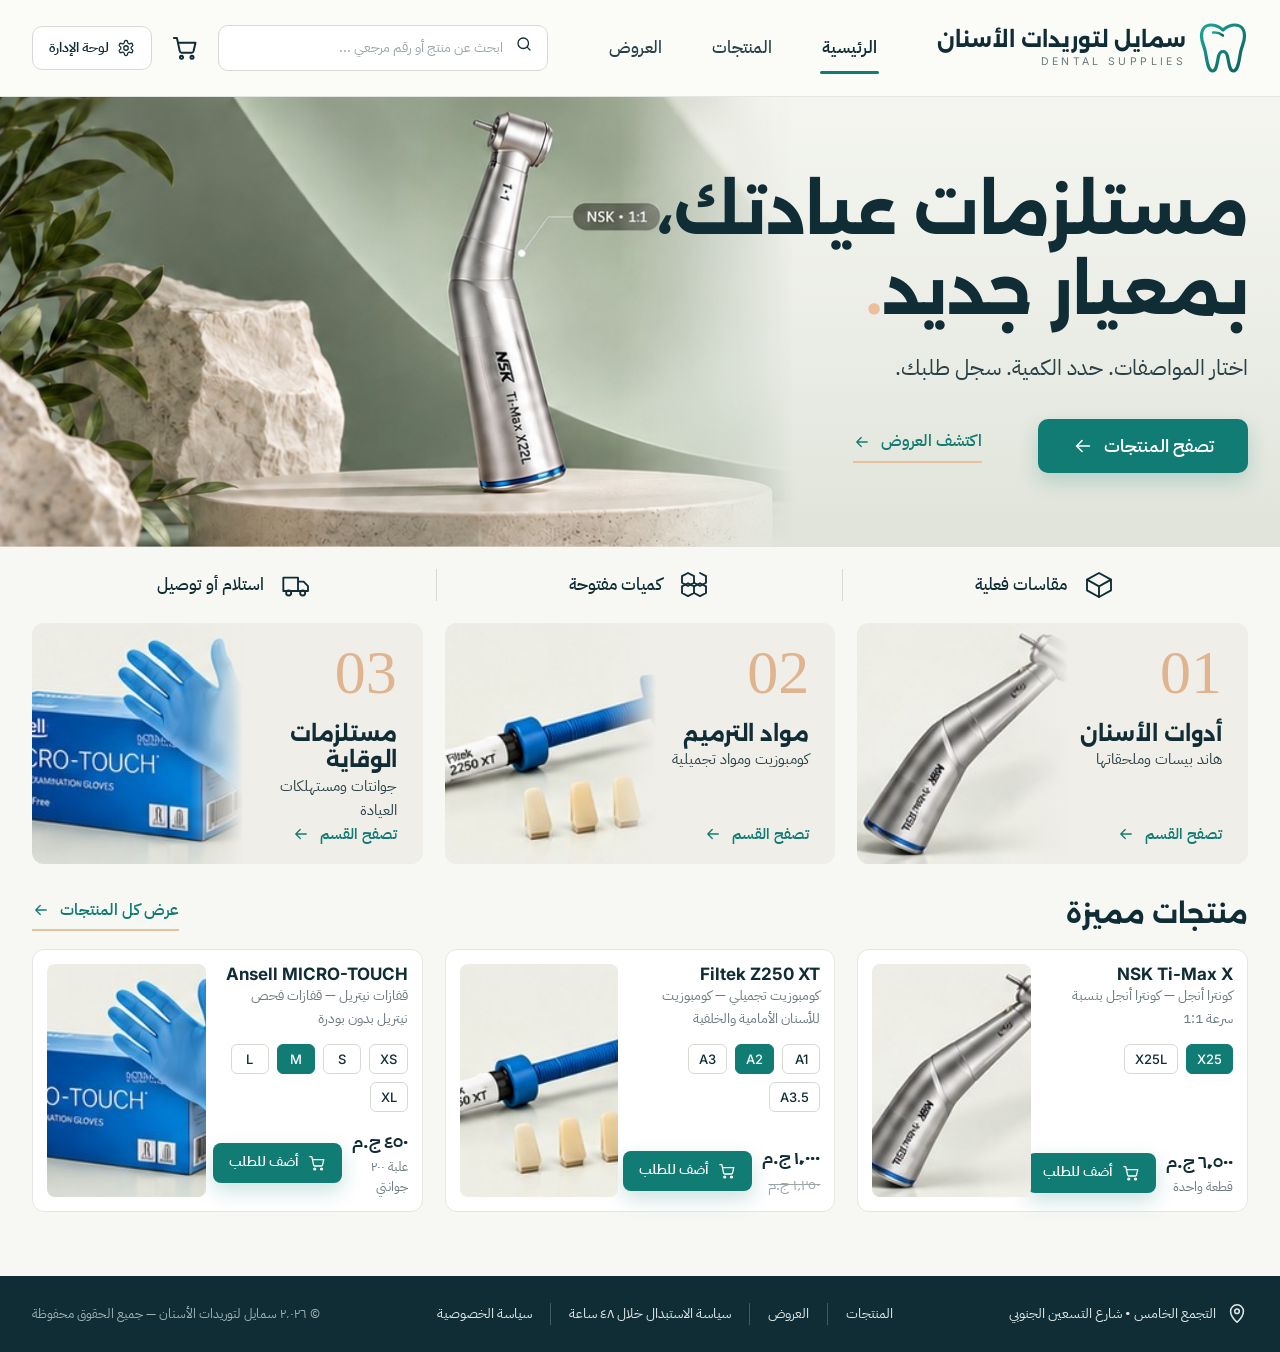
==== index.html @ f8dc97e4 "Initial release: dental supplies catalog with cart, checkout and admin panel" ====
<!doctype html>
<html lang="ar" dir="rtl">
<head>
  <meta charset="utf-8">
  <meta name="viewport" content="width=device-width, initial-scale=1">
  <title>سمايل لتوريدات الأسنان</title>
  <meta name="description" content="مستلزمات عيادات الأسنان: أدوات، مواد ترميم ومستلزمات وقاية — استلام من الفرع أو توصيل.">
  <meta name="theme-color" content="#102C35">
  <link rel="icon" type="image/svg+xml" href="assets/images/favicon.svg">
  <link rel="preconnect" href="https://fonts.googleapis.com">
  <link rel="preconnect" href="https://fonts.gstatic.com" crossorigin>
  <link href="https://fonts.googleapis.com/css2?family=Alexandria:wght@400;500;600;700&family=IBM+Plex+Sans+Arabic:wght@400;500;600;700&family=Inter:wght@400;500;600;700&display=swap" rel="stylesheet">
  <link rel="stylesheet" href="assets/css/style.css">
</head>
<body>
  <div id="app"></div>
  <div class="toasts" id="toasts" aria-live="polite"></div>

  <script src="assets/js/data.js"></script>
  <script src="assets/js/app.js"></script>
</body>
</html>
---- assets/css/style.css ----
/* =========================================================
   سمايل لتوريدات الأسنان — Store styles
   ========================================================= */

/* ---------- Tokens ---------- */
:root {
  --bg: #F7F8F4;
  --surface: #ffffff;
  --ink: #102C35;
  --ink-2: #2a4047;
  --muted: #6b7a7e;
  --line: #e4e7e0;
  --line-2: #d5dbd2;
  --teal: #117C74;
  --teal-d: #0c625c;
  --teal-soft: #e5f0ec;
  --mint: #eef3ef;
  --sage: #e7ebe3;
  --stone: #efefe9;
  --apricot: #EABF9C;
  --apricot-d: #c68a5b;
  --apricot-soft: #f9efe4;
  --blue: #2c5aa0;
  --blue-soft: #e7eefa;
  --red: #b84848;
  --red-soft: #fbebea;
  --r: 14px;
  --r-sm: 10px;
  --shadow: 0 12px 34px rgba(16, 44, 53, .07);
  --shadow-lg: 0 24px 60px rgba(16, 44, 53, .16);
  --f-head: 'Alexandria', 'IBM Plex Sans Arabic', system-ui, sans-serif;
  --f-body: 'IBM Plex Sans Arabic', 'Segoe UI', Tahoma, system-ui, sans-serif;
  --f-lat: 'Inter', 'IBM Plex Sans Arabic', system-ui, sans-serif;
  --container: 1360px;
}

/* ---------- Base ---------- */
*, *::before, *::after { box-sizing: border-box; }
html { scroll-behavior: smooth; }
body {
  margin: 0;
  background: var(--bg);
  color: var(--ink);
  font-family: var(--f-body);
  font-size: 16px;
  line-height: 1.6;
  -webkit-font-smoothing: antialiased;
}
img { max-width: 100%; display: block; }
a { color: inherit; text-decoration: none; }
button, input, select, textarea { font: inherit; color: inherit; }
button { cursor: pointer; background: none; border: 0; padding: 0; }
h1, h2, h3, h4 { font-family: var(--f-head); margin: 0; line-height: 1.25; font-weight: 600; }
p { margin: 0; }
.lat { font-family: var(--f-lat); direction: ltr; unicode-bidi: isolate; }
.container { width: min(var(--container), 100% - 64px); margin-inline: auto; }
.ico { width: 22px; height: 22px; flex: none; fill: none; stroke: currentColor; stroke-width: 1.7; stroke-linecap: round; stroke-linejoin: round; }
.ico.sm { width: 18px; height: 18px; }
.ico.lg { width: 28px; height: 28px; }
.dot { color: var(--apricot); }
.muted { color: var(--muted); }
.sr-only { position: absolute; width: 1px; height: 1px; overflow: hidden; clip: rect(0 0 0 0); white-space: nowrap; }
:focus-visible { outline: 2px solid var(--teal); outline-offset: 2px; }

/* ---------- Buttons ---------- */
.btn {
  display: inline-flex; align-items: center; justify-content: center; gap: 10px;
  height: 50px; padding: 0 28px; border-radius: 10px;
  font-weight: 600; font-size: 16px; transition: .2s ease; white-space: nowrap;
}
.btn-primary { background: var(--teal); color: #fff; box-shadow: 0 8px 20px rgba(17, 124, 116, .22); }
.btn-primary:hover { background: var(--teal-d); }
.btn-outline { border: 1.5px solid var(--ink); color: var(--ink); background: transparent; }
.btn-outline:hover { background: var(--ink); color: #fff; }
.btn-ghost { border: 1px solid var(--line-2); background: var(--surface); }
.btn-ghost:hover { border-color: var(--teal); color: var(--teal); }
.btn-sm { height: 40px; padding: 0 16px; font-size: 14px; border-radius: 8px; }
.btn-block { width: 100%; }
.btn-lg { height: 58px; font-size: 18px; }
.link-arrow {
  display: inline-flex; align-items: center; gap: 10px;
  color: var(--teal); font-weight: 600; padding-bottom: 6px;
  border-bottom: 2px solid var(--apricot);
}
.link-arrow:hover { color: var(--teal-d); }
.icon-btn {
  width: 46px; height: 46px; border-radius: 12px; display: inline-grid; place-items: center;
  position: relative; transition: .2s;
}
.icon-btn:hover { background: var(--mint); }
.icon-btn.boxed { background: var(--stone); }

/* ---------- Header ---------- */
.site-header {
  position: sticky; top: 0; z-index: 40;
  background: rgba(251, 251, 248, .94); backdrop-filter: blur(10px);
  border-bottom: 1px solid var(--line);
}
.header-inner { height: 96px; display: flex; align-items: center; gap: 32px; }
.brand { display: flex; align-items: center; gap: 12px; flex: none; }
.brand-mark { width: 50px; height: 54px; }
.brand-text { display: flex; flex-direction: column; line-height: 1.2; }
.brand-name { font-family: var(--f-head); font-weight: 700; font-size: 21px; }
.brand-sub { font-family: var(--f-lat); font-size: 10.5px; letter-spacing: .32em; color: var(--muted); margin-top: 4px; direction: ltr; text-align: right; }
.main-nav { display: flex; gap: 46px; margin-inline: auto; }
.main-nav a { font-size: 17px; font-weight: 500; padding: 8px 2px; position: relative; color: var(--ink-2); }
.main-nav a::after {
  content: ""; position: absolute; inset-inline: 0; bottom: -4px; height: 3px; border-radius: 3px;
  background: var(--teal); transform: scaleX(0); transition: transform .25s;
}
.main-nav a.active { color: var(--ink); font-weight: 600; }
.main-nav a.active::after, .main-nav a:hover::after { transform: scaleX(1); }
.header-actions { display: flex; align-items: center; gap: 10px; }
.header-search {
  display: flex; align-items: center; gap: 10px; width: 330px; height: 46px;
  border: 1px solid var(--line-2); border-radius: 10px; background: var(--surface); padding: 0 14px;
}
.header-search input { border: 0; outline: 0; flex: 1; background: transparent; font-size: 14px; min-width: 0; }
.header-search input::placeholder { color: #9aa6a8; }
.cart-badge {
  position: absolute; top: 2px; left: 2px; min-width: 20px; height: 20px; padding: 0 5px; border-radius: 999px;
  background: var(--teal); color: #fff; font-size: 11px; font-weight: 700; display: grid; place-items: center;
  font-family: var(--f-lat); border: 2px solid #fbfbf8;
}
.admin-btn {
  display: inline-flex; align-items: center; gap: 8px; height: 44px; padding: 0 16px;
  border: 1px solid var(--line-2); border-radius: 10px; background: var(--surface); font-weight: 600; font-size: 14px;
}
.admin-btn:hover { border-color: var(--teal); color: var(--teal); }
.menu-toggle { display: none; }
.mobile-nav { display: none; }

/* ---------- Footer ---------- */
.site-footer { background: var(--ink); color: #dfe8e6; margin-top: 64px; }
.footer-inner { display: flex; align-items: center; gap: 28px; min-height: 76px; padding-block: 18px; flex-wrap: wrap; font-size: 14px; }
.footer-loc { display: inline-flex; align-items: center; gap: 10px; }
.footer-links { display: flex; gap: 0; margin-inline: auto; flex-wrap: wrap; }
.footer-links a { padding: 0 18px; border-inline-start: 1px solid rgba(255, 255, 255, .22); }
.footer-links a:first-child { border: 0; }
.footer-links a:hover { color: var(--apricot); }
.footer-copy { color: #9fb2b1; font-size: 13px; }

/* ---------- Page heads ---------- */
.page { padding-top: 34px; }
.breadcrumb { display: flex; align-items: center; gap: 8px; font-size: 14px; color: var(--muted); flex-wrap: wrap; }
.breadcrumb a:hover { color: var(--teal); }
.breadcrumb .ico { width: 14px; height: 14px; }
.page-title { font-size: 46px; font-weight: 700; margin-top: 14px; }
.section-title { font-size: 26px; font-weight: 700; }
.section-head { display: flex; align-items: center; justify-content: space-between; gap: 16px; margin-bottom: 18px; }

/* ---------- Home: hero ---------- */
.hero {
  position: relative; overflow: hidden; min-height: 450px;
  background: linear-gradient(180deg, #f4f5f0 0%, #e9ece4 60%, #dfe3d9 100%);
}
.hero-media {
  position: absolute; inset-block: 0; left: 0; width: 62%;
  background: url(../images/hero-handpiece.jpg) left center / cover no-repeat;
  -webkit-mask-image: linear-gradient(to left, transparent 0%, #000 22%);
          mask-image: linear-gradient(to left, transparent 0%, #000 22%);
}
.hero-inner { position: relative; min-height: 450px; display: flex; align-items: center; }
.hero-copy { max-width: 660px; padding-block: 56px; }
.hero h1 { font-size: 66px; font-weight: 700; line-height: 1.22; letter-spacing: -.5px; }
.hero p { font-size: 22px; color: var(--ink-2); margin-top: 18px; }
.hero-cta { display: flex; align-items: center; gap: 56px; margin-top: 34px; flex-wrap: wrap; }
.hero-cta .btn { height: 54px; padding: 0 34px; font-size: 18px; }

.features-strip { display: grid; grid-template-columns: repeat(3, 1fr); padding-block: 22px; }
.features-strip .feat { display: flex; align-items: center; justify-content: center; gap: 16px; font-size: 17px; font-weight: 500; }
.features-strip .feat + .feat { border-inline-start: 1px solid var(--line-2); }
.features-strip .ico { width: 32px; height: 32px; stroke-width: 1.4; }

/* ---------- Home: categories ---------- */
.cat-grid { display: grid; grid-template-columns: repeat(3, 1fr); gap: 22px; }
.cat-card {
  position: relative; display: flex; align-items: stretch; min-height: 196px; overflow: hidden;
  background: #efeee8; border-radius: 12px; transition: .25s;
}
.cat-card:hover { transform: translateY(-3px); box-shadow: var(--shadow); }
.cat-card .cat-info { position: relative; z-index: 1; padding: 18px 26px 18px 0; display: flex; flex-direction: column; flex: 1; }
.cat-num { font-family: Georgia, 'Times New Roman', serif; font-size: 62px; line-height: 1; color: #dfb48e; }
.cat-card h3 { font-size: 21px; font-weight: 700; margin-top: 18px; }
.cat-card p { color: var(--ink-2); font-size: 15px; }
.cat-card .link-arrow { border: 0; padding: 0; margin-top: auto; font-size: 15px; }
.cat-card .cat-img { width: 54%; flex: none; object-fit: cover; -webkit-mask-image: linear-gradient(to left, transparent, #000 25%); mask-image: linear-gradient(to left, transparent, #000 25%); }

/* ---------- Product chips / variants ---------- */
.chips { display: flex; flex-wrap: wrap; gap: 8px; }
.chip {
  min-width: 38px; height: 30px; padding: 0 10px; border-radius: 6px;
  border: 1px solid var(--line-2); background: var(--surface); font-family: var(--f-lat); font-size: 13px; font-weight: 500;
  display: inline-grid; place-items: center; transition: .15s;
}
button.chip:hover { border-color: var(--teal); color: var(--teal); }
.chip.active { background: var(--teal); border-color: var(--teal); color: #fff; }
.chip.static { background: var(--stone); border-color: transparent; }

/* ---------- Home: featured ---------- */
.feat-grid { display: grid; grid-template-columns: repeat(3, 1fr); gap: 22px; }
.feat-card {
  display: flex; gap: 18px; padding: 14px; background: var(--surface); border: 1px solid var(--line); border-radius: 12px;
}
.feat-card .fc-info { flex: 1; display: flex; flex-direction: column; min-width: 0; }
.feat-card h3 { font-family: var(--f-lat); font-size: 17px; font-weight: 700; direction: ltr; text-align: right; }
.feat-card .fc-sub { color: var(--muted); font-size: 14px; }
.feat-card .chips { margin-top: 14px; }
.feat-card .fc-foot { display: flex; align-items: center; justify-content: space-between; gap: 10px; margin-top: auto; padding-top: 16px; }
.feat-card .fc-img { width: 44%; flex: none; border-radius: 8px; overflow: hidden; background: var(--sage); }
.feat-card .fc-img img { width: 100%; height: 100%; object-fit: cover; min-height: 150px; }
.price { font-weight: 700; font-size: 18px; white-space: nowrap; }
.price-old { color: #9aa5a6; text-decoration: line-through; font-size: 15px; white-space: nowrap; }
.price-note { color: var(--muted); font-size: 12.5px; }

/* ---------- Catalog ---------- */
.catalog-banner { position: relative; overflow: hidden; background: #f5f6f2; min-height: 168px; }
.catalog-banner::before {
  content: ""; position: absolute; inset-block: 0; left: 0; width: 72%;
  background: url(../images/catalog-banner.jpg) left center / cover no-repeat;
  -webkit-mask-image: linear-gradient(to left, transparent, #000 35%); mask-image: linear-gradient(to left, transparent, #000 35%);
}
.catalog-banner .container { position: relative; padding-block: 30px 22px; }
.catalog-banner .page-title { margin-top: 10px; }
.catalog-banner .count { color: var(--ink-2); margin-top: 4px; }
.catalog-layout { display: grid; grid-template-columns: 286px 1fr; gap: 30px; margin-top: 18px; align-items: start; }
.side-card { background: var(--surface); border: 1px solid var(--line); border-radius: 12px; padding: 20px 14px; position: sticky; top: 116px; }
.side-card h3 { display: flex; align-items: center; gap: 12px; font-size: 18px; padding: 4px 10px 16px; }
.cat-list { list-style: none; margin: 0; padding: 0; display: grid; gap: 4px; }
.cat-list button {
  width: 100%; display: flex; align-items: center; gap: 14px; padding: 12px 14px; border-radius: 8px; font-size: 15.5px; text-align: right;
}
.cat-list button:hover { background: var(--mint); }
.cat-list button.active { background: var(--teal-soft); font-weight: 600; }
.cat-list .cnt { margin-inline-start: auto; font-size: 13px; color: var(--muted); font-family: var(--f-lat); }
.side-sep { height: 1px; background: var(--line); margin: 16px 10px; }
.toggle-row { display: flex; align-items: center; gap: 14px; padding: 6px 14px; cursor: pointer; font-size: 15.5px; }
.toggle-row .switch { margin-inline-start: auto; }
.switch { position: relative; width: 48px; height: 26px; flex: none; }
.switch input { position: absolute; opacity: 0; inset: 0; cursor: pointer; margin: 0; }
.switch span { position: absolute; inset: 0; background: #dfe3dd; border-radius: 999px; transition: .2s; pointer-events: none; }
.switch span::after { content: ""; position: absolute; top: 3px; right: 3px; width: 20px; height: 20px; border-radius: 50%; background: #fff; box-shadow: 0 1px 3px rgba(0,0,0,.2); transition: .2s; }
.switch input:checked + span { background: var(--teal); }
.switch input:checked + span::after { transform: translateX(-22px); }

.catalog-tools { display: flex; gap: 16px; margin-bottom: 20px; }
.search-box {
  flex: 1; display: flex; align-items: center; gap: 12px; height: 50px; padding: 0 16px;
  background: var(--surface); border: 1px solid var(--line-2); border-radius: 10px;
}
.search-box input { flex: 1; border: 0; outline: 0; background: transparent; min-width: 0; }
.select {
  height: 50px; padding: 0 16px 0 40px; border: 1px solid var(--line-2); border-radius: 10px; background: var(--surface);
  appearance: none; -webkit-appearance: none; min-width: 220px; cursor: pointer;
  background-image: url("data:image/svg+xml,%3Csvg xmlns='http://www.w3.org/2000/svg' viewBox='0 0 24 24' fill='none' stroke='%23102C35' stroke-width='2' stroke-linecap='round'%3E%3Cpath d='m6 9 6 6 6-6'/%3E%3C/svg%3E");
  background-repeat: no-repeat; background-size: 18px; background-position: left 14px center;
}
.prod-grid { display: grid; grid-template-columns: repeat(3, 1fr); gap: 22px; }
.prod-card {
  display: flex; flex-direction: column; background: var(--surface); border: 1px solid var(--line); border-radius: 12px; padding: 8px 8px 16px; transition: .25s;
}
.prod-card:hover { box-shadow: var(--shadow); transform: translateY(-3px); }
.prod-card .pc-img { position: relative; border-radius: 8px; overflow: hidden; aspect-ratio: 1.24; background: var(--sage); }
.prod-card .pc-img img { width: 100%; height: 100%; object-fit: cover; transition: transform .5s; }
.prod-card:hover .pc-img img { transform: scale(1.04); }
.badge-offer {
  position: absolute; top: 12px; left: 12px; display: inline-flex; align-items: center; gap: 6px;
  background: var(--apricot-soft); color: var(--ink); font-weight: 600; font-size: 13px; padding: 5px 12px; border-radius: 999px; border: 1px solid #f0d2b6;
}
.prod-card .pc-body { padding: 14px 8px 0; display: flex; flex-direction: column; flex: 1; }
.tag { display: inline-block; align-self: flex-start; background: var(--mint); color: var(--teal-d); font-size: 12.5px; padding: 2px 12px; border-radius: 999px; }
.prod-card .pc-brand { font-family: var(--f-lat); font-weight: 700; margin-top: 12px; }
.prod-card h3 { font-size: 21px; font-weight: 700; }
.prod-card .pc-model { font-family: var(--f-lat); color: var(--ink-2); direction: ltr; text-align: right; }
.prod-card .chips { margin-top: 12px; }
.prod-card .pc-price { display: flex; align-items: flex-end; justify-content: space-between; margin-top: 18px; min-height: 48px; }
.prod-card .pc-price .price { font-size: 22px; }
.prod-card .btn { margin-top: 16px; }
.empty { text-align: center; padding: 60px 20px; color: var(--muted); background: var(--surface); border: 1px dashed var(--line-2); border-radius: 12px; }
.empty .ico { width: 42px; height: 42px; margin: 0 auto 10px; color: var(--teal); }
.help-strip {
  display: grid; grid-template-columns: 1fr 1fr; margin-top: 30px; padding: 20px; background: var(--surface); border: 1px solid var(--line); border-radius: 12px;
}
.help-strip a { display: flex; align-items: center; justify-content: center; gap: 16px; }
.help-strip a + a { border-inline-start: 1px solid var(--line); }
.help-strip strong { display: block; font-family: var(--f-head); font-weight: 600; }
.help-strip small { color: var(--muted); }

/* ---------- Product detail ---------- */
.pd-layout { display: grid; grid-template-columns: 480px 1fr; gap: 34px; margin-top: 24px; align-items: start; }
.pd-gallery .pd-main { border-radius: 14px; overflow: hidden; aspect-ratio: 1.24; background: var(--sage); }
.pd-gallery .pd-main img { width: 100%; height: 100%; object-fit: cover; }
.pd-thumbs { display: flex; gap: 12px; margin-top: 14px; }
.pd-thumbs button { width: 168px; aspect-ratio: 1.32; border-radius: 10px; overflow: hidden; border: 2px solid transparent; opacity: .85; transition: .2s; }
.pd-thumbs button img { width: 100%; height: 100%; object-fit: cover; }
.pd-thumbs button.active { border-color: var(--teal); opacity: 1; box-shadow: 0 0 0 3px rgba(17, 124, 116, .14); }
.pd-brand { font-family: var(--f-lat); color: var(--teal); font-weight: 700; font-size: 22px; margin-top: 18px; border-bottom: 2px solid var(--teal); display: inline-block; line-height: 1.2; }
.pd-info h1 { font-size: 38px; font-weight: 700; margin-top: 8px; }
.pd-model { font-family: var(--f-lat); font-size: 28px; font-weight: 500; direction: ltr; text-align: right; }
.pd-desc { color: var(--ink-2); margin-top: 14px; padding-bottom: 18px; border-bottom: 1px solid var(--line); }
.pd-price { display: flex; align-items: baseline; gap: 14px; margin-top: 16px; }
.pd-price .price { font-size: 32px; }
.pd-unit { color: var(--ink-2); font-size: 14px; }
.field-label { font-weight: 600; margin: 18px 0 10px; display: block; }
.variant-row { display: flex; flex-wrap: wrap; gap: 10px; }
.variant-btn {
  min-width: 82px; height: 46px; padding: 0 18px; border: 1px solid var(--line-2); border-radius: 8px; background: var(--surface);
  font-family: var(--f-lat); font-weight: 500; transition: .15s;
}
.variant-btn:hover { border-color: var(--teal); }
.variant-btn.active { background: var(--teal); border-color: var(--teal); color: #fff; }
.variant-note { font-size: 13px; color: var(--muted); margin-top: 8px; }
.qty-row { display: flex; align-items: center; justify-content: space-between; margin-top: 18px; }
.qty { display: inline-flex; align-items: center; border: 1px solid var(--line-2); border-radius: 10px; background: var(--surface); height: 46px; overflow: hidden; }
.qty button { width: 44px; height: 100%; display: grid; place-items: center; }
.qty button:hover { background: var(--mint); }
.qty input { width: 56px; text-align: center; border: 0; outline: 0; background: transparent; font-family: var(--f-lat); font-weight: 600; -moz-appearance: textfield; }
.qty input::-webkit-outer-spin-button, .qty input::-webkit-inner-spin-button { -webkit-appearance: none; margin: 0; }
.qty.lg { width: 190px; justify-content: space-between; }
.qty.sm { height: 42px; }
.qty.sm button { width: 38px; }
.qty.sm input { width: 46px; }
.note-box {
  display: flex; align-items: center; gap: 14px; padding: 14px 18px; border-radius: 10px; font-size: 14.5px;
  background: var(--apricot-soft); border: 1px solid #f0dcc6;
}
.note-box.mint { background: var(--mint); border-color: #d9e7df; color: var(--teal-d); }
.accordion { border: 1px solid var(--line); border-radius: 10px; background: var(--surface); margin-top: 18px; overflow: hidden; }
.acc-item + .acc-item { border-top: 1px solid var(--line); }
.acc-head { width: 100%; display: flex; align-items: center; gap: 14px; padding: 16px 20px; font-weight: 600; font-size: 16px; }
.acc-head .chev { margin-inline-start: auto; transition: transform .25s; }
.acc-item.open .chev { transform: rotate(180deg); }
.acc-body { display: none; padding: 0 20px 18px 20px; padding-inline-start: 56px; color: var(--ink-2); font-size: 15px; }
.acc-item.open .acc-body { display: block; }
.acc-body ul { margin: 0; padding-inline-start: 18px; }

/* ---------- Offers ---------- */
.offer-hero {
  position: relative; display: grid; grid-template-columns: 1fr 1fr; min-height: 370px; margin-top: 12px; border-radius: 6px; overflow: hidden;
  background: linear-gradient(135deg, #17363b 0%, #102C35 70%);
  color: #fff;
}
.offer-hero .oh-media { background: url(../images/offer-banner.jpg) left center / cover no-repeat; -webkit-mask-image: linear-gradient(to left, transparent 0, #000 30%); mask-image: linear-gradient(to left, transparent 0, #000 30%); order: 2; }
.offer-hero .oh-copy { padding: 54px 60px; display: flex; flex-direction: column; justify-content: center; }
.offer-hero h1 { font-size: 52px; font-weight: 700; }
.offer-hero p { font-size: 22px; color: #e0ebe8; margin-top: 6px; }
.offer-hero .gold { color: var(--apricot); font-weight: 600; font-size: 18px; margin-top: 10px; }
.oh-deal { display: flex; align-items: center; gap: 26px; margin-top: 26px; }
.oh-pct { font-family: var(--f-head); font-weight: 600; color: var(--apricot); font-size: 76px; line-height: 1; padding-inline: 26px; border-inline: 1px solid rgba(255,255,255,.25); }
.oh-deal small { font-size: 18px; color: #e0ebe8; line-height: 1.4; }
.center-head { text-align: center; margin: 40px 0 26px; }
.center-head h2 { font-size: 44px; font-weight: 700; }
.gold-line { display: flex; align-items: center; justify-content: center; gap: 24px; color: var(--apricot-d); font-family: var(--f-head); font-weight: 600; font-size: 22px; margin-top: 6px; }
.gold-line::before, .gold-line::after { content: ""; width: 120px; height: 1px; background: var(--apricot); }
.offer-card {
  display: grid; grid-template-columns: 280px 1fr minmax(0, 560px); gap: 28px; align-items: center;
  background: var(--surface); border: 1px solid var(--line); border-radius: 12px; padding: 14px; margin-bottom: 18px;
}
.offer-card .oc-price { padding: 10px 18px; border-inline-end: 1px solid var(--line); display: flex; flex-direction: column; gap: 6px; }
.offer-card .oc-price .lbl { color: var(--ink-2); font-size: 15px; }
.offer-card .oc-price .price-old { font-size: 20px; text-decoration-color: var(--red); }
.offer-card .oc-price .price { font-size: 34px; color: var(--teal); }
.offer-card .oc-price .btn { margin-top: 10px; }
.offer-card .oc-brand { font-family: var(--f-lat); font-weight: 800; color: #d42a2a; font-size: 24px; letter-spacing: -1px; }
.offer-card .oc-brand.plain { color: var(--teal); letter-spacing: 0; }
.offer-card h3 { font-family: var(--f-lat); font-size: 32px; font-weight: 700; direction: ltr; text-align: right; }
.offer-card .oc-desc { color: var(--ink-2); font-size: 17px; }
.offer-card .oc-img { border-radius: 8px; overflow: hidden; height: 244px; }
.offer-card .oc-img img { width: 100%; height: 100%; object-fit: cover; }
.shade-row { display: flex; gap: 10px; margin-top: 16px; flex-wrap: wrap; }
.shade {
  width: 84px; height: 92px; border: 1px solid var(--line-2); border-radius: 8px; display: flex; flex-direction: column; align-items: center; justify-content: center; gap: 6px; background: var(--surface); transition: .15s;
}
.shade:hover, .shade.active { border-color: var(--teal); box-shadow: 0 0 0 2px rgba(17,124,116,.15); }
.shade-tooth { width: 28px; height: 36px; border-radius: 40% 40% 46% 46% / 30% 30% 70% 70%; box-shadow: inset 0 -6px 8px rgba(0,0,0,.08); }
.shade span { font-family: var(--f-lat); font-size: 13px; }
.info-strip {
  display: flex; align-items: center; justify-content: center; gap: 22px; text-align: center; padding: 24px; margin-top: 14px;
  background: var(--sage); border-radius: 12px;
}
.info-strip .circ { width: 50px; height: 50px; border-radius: 50%; background: var(--apricot); display: grid; place-items: center; flex: none; }
.info-strip strong { font-family: var(--f-head); font-size: 20px; font-weight: 600; display: block; }
.info-strip small { color: var(--ink-2); font-size: 14px; }

/* ---------- Cart ---------- */
.cart-layout { display: grid; grid-template-columns: 1fr 412px; gap: 30px; align-items: start; margin-top: 8px; }
.cart-count { font-size: 18px; margin-top: 4px; }
.cart-list { display: grid; gap: 16px; }
.cart-item {
  display: grid; grid-template-columns: 200px 1fr auto; gap: 26px; padding: 12px; padding-inline-end: 24px;
  background: var(--surface); border: 1px solid var(--line); border-radius: 12px; align-items: center;
}
.cart-item .ci-img { border-radius: 8px; overflow: hidden; height: 166px; background: var(--sage); }
.cart-item .ci-img img { width: 100%; height: 100%; object-fit: cover; }
.cart-item h3 { font-size: 19px; font-weight: 700; }
.cart-item .ci-sub { color: var(--muted); font-size: 14.5px; }
.ci-row { display: flex; align-items: center; gap: 34px; margin-top: 16px; flex-wrap: wrap; }
.ci-variant { height: 42px; min-width: 180px; }
.ci-unit small, .ci-total small { display: block; color: var(--muted); font-size: 13px; }
.ci-unit strong, .ci-total strong { font-size: 18px; }
.ci-total { margin-inline-start: auto; text-align: left; }
.ci-note { font-size: 13px; color: var(--muted); margin-top: 6px; }
.remove-btn { align-self: start; width: 34px; height: 34px; display: grid; place-items: center; border-radius: 8px; color: var(--muted); }
.remove-btn:hover { background: var(--red-soft); color: var(--red); }
.summary-card { background: var(--surface); border: 1px solid var(--line); border-radius: 14px; padding: 30px; box-shadow: var(--shadow); position: sticky; top: 116px; }
.summary-card h2 { font-size: 24px; margin-bottom: 18px; }
.sum-row { display: flex; justify-content: space-between; align-items: center; padding: 16px 0; border-bottom: 1px solid var(--line); font-size: 16px; }
.sum-row strong { font-size: 19px; }
.sum-row.total { border: 0; font-weight: 700; }
.sum-row.total strong { font-size: 24px; }
.summary-card .btn { margin-top: 10px; }
.summary-card .note-box { margin-top: 16px; }
.summary-card .continue { display: flex; justify-content: center; gap: 10px; color: var(--teal); font-weight: 600; margin-top: 16px; padding-top: 18px; border-top: 1px solid var(--line); }
.trust-strip { background: #f1f2ed; margin-top: 30px; }
.trust-strip .container { display: grid; grid-template-columns: repeat(4, 1fr); padding-block: 26px; }
.trust { display: flex; align-items: center; justify-content: center; gap: 16px; }
.trust + .trust { border-inline-start: 1px solid var(--line-2); }
.trust .ico { width: 36px; height: 36px; stroke-width: 1.4; }
.trust strong { display: block; font-family: var(--f-head); font-weight: 600; }
.trust small { color: var(--muted); font-size: 13.5px; }

/* ---------- Checkout ---------- */
.checkout-top { position: relative; text-align: center; padding-top: 30px; }
.checkout-top h1 { font-size: 44px; font-weight: 700; }
.checkout-tooth { position: absolute; top: 0; left: 0; width: 240px; height: 210px; border-radius: 0 0 0 0; object-fit: cover; -webkit-mask-image: radial-gradient(ellipse at 60% 40%, #000 55%, transparent 75%); mask-image: radial-gradient(ellipse at 60% 40%, #000 55%, transparent 75%); }
.checkout-tag { position: absolute; top: 60px; right: 0; text-align: right; color: var(--ink-2); border-inline-start: 3px solid var(--apricot); padding-inline-start: 14px; font-size: 15px; line-height: 1.6; }
.stepper { display: flex; align-items: flex-start; justify-content: center; gap: 0; margin: 22px auto 36px; max-width: 560px; }
.step { display: flex; flex-direction: column; align-items: center; gap: 8px; width: 120px; font-size: 15px; color: var(--muted); position: relative; }
.step .circle { width: 34px; height: 34px; border-radius: 50%; display: grid; place-items: center; background: var(--stone); color: var(--muted); border: 2px solid transparent; }
.step.done .circle { background: var(--teal-soft); color: var(--teal); }
.step.current .circle { background: #fff; border-color: var(--teal); color: var(--teal); box-shadow: 0 0 0 4px var(--teal-soft); }
.step.done, .step.current { color: var(--ink); font-weight: 600; }
.step-line { flex: 1; height: 2px; margin-top: 17px; background: var(--teal); }
.step-line.pending { background: none; border-top: 2px dotted var(--line-2); }
.checkout-layout { display: grid; grid-template-columns: 1.25fr 1fr; gap: 30px; align-items: start; }
.panel { background: var(--surface); border: 1px solid var(--line); border-radius: 14px; padding: 28px; }
.panel h2 { font-size: 26px; margin-bottom: 22px; }
.method-row { display: grid; grid-template-columns: 1fr 1fr; gap: 16px; margin-bottom: 20px; }
.method {
  display: flex; align-items: center; gap: 16px; padding: 18px 20px; border: 1px solid var(--line-2); border-radius: 10px; cursor: pointer; transition: .2s; background: var(--surface);
}
.method input { position: absolute; opacity: 0; pointer-events: none; }
.method .radio { width: 24px; height: 24px; border-radius: 50%; border: 2px solid var(--line-2); margin-inline-start: auto; flex: none; position: relative; }
.method strong { display: block; font-size: 17px; }
.method small { color: var(--muted); }
.method .ico { width: 34px; height: 34px; stroke-width: 1.4; }
.method.active { border-color: var(--teal); background: #f2f8f6; box-shadow: 0 0 0 1px var(--teal); }
.method.active .radio { border-color: var(--teal); }
.method.active .radio::after { content: ""; position: absolute; inset: 4px; border-radius: 50%; background: var(--teal); }
.form-grid { display: grid; grid-template-columns: 1fr 1fr; gap: 18px 16px; }
.form-grid .full { grid-column: 1 / -1; }
.field label { display: block; font-weight: 600; margin-bottom: 8px; }
.field label small { font-weight: 400; color: var(--muted); }
.input, .textarea {
  width: 100%; height: 50px; padding: 0 16px; border: 1px solid var(--line-2); border-radius: 8px; background: var(--surface); outline: 0; transition: .2s;
}
.textarea { height: auto; min-height: 80px; padding: 12px 16px; resize: vertical; }
.input:focus, .textarea:focus, .select:focus { border-color: var(--teal); box-shadow: 0 0 0 3px rgba(17,124,116,.12); }
.input::placeholder, .textarea::placeholder { color: #a0aaab; }
.field.error .input, .field.error .textarea, .field.error .select { border-color: var(--red); }
.field .err { display: none; color: var(--red); font-size: 13px; margin-top: 6px; }
.field.error .err { display: block; }
.field .select { width: 100%; }
.check-row { display: flex; align-items: center; gap: 12px; margin: 22px 0 18px; font-size: 15px; cursor: pointer; }
.check-row input { width: 22px; height: 22px; accent-color: var(--teal); flex: none; }
.check-row a { color: var(--teal); text-decoration: underline; }
.check-row.error { color: var(--red); }
.co-items { display: grid; gap: 12px; }
.co-item { display: grid; grid-template-columns: 50px 1fr 160px; gap: 16px; align-items: center; background: #f5f6f2; border-radius: 10px; padding: 10px; }
.co-item .qtyx { font-family: var(--f-lat); text-align: center; }
.co-item h4 { font-size: 16px; font-weight: 700; }
.co-item .meta { color: var(--ink-2); font-size: 14px; }
.co-item .price { color: var(--teal); font-size: 17px; }
.co-item img { width: 100%; height: 108px; object-fit: cover; border-radius: 8px; }
.co-total { background: var(--apricot-soft); border-radius: 10px; padding: 18px 20px; display: flex; justify-content: space-between; align-items: center; margin-top: 8px; }
.co-total strong { font-size: 24px; }
.co-total span { font-weight: 700; font-size: 18px; }

/* ---------- Confirmation ---------- */
.confirm-wrap { position: relative; overflow: hidden; padding: 34px 0 20px; }
.confirm-side { position: absolute; top: 0; height: 100%; width: 28%; object-fit: cover; pointer-events: none; }
.confirm-side.left { left: 0; -webkit-mask-image: linear-gradient(to left, transparent, #000 40%); mask-image: linear-gradient(to left, transparent, #000 40%); }
.confirm-side.right { right: 0; -webkit-mask-image: linear-gradient(to right, transparent, #000 40%); mask-image: linear-gradient(to right, transparent, #000 40%); }
.confirm-center { position: relative; z-index: 1; max-width: 650px; margin: 0 auto; text-align: center; }
.check-badge { width: 100px; height: 100px; margin: 0 auto; border-radius: 28px; background: var(--sage); display: grid; place-items: center; }
.check-badge div { width: 64px; height: 64px; border-radius: 50%; border: 3px solid var(--teal); display: grid; place-items: center; color: var(--teal); }
.check-badge .ico { width: 34px; height: 34px; stroke-width: 2.4; }
.confirm-center h1 { font-size: 40px; font-weight: 700; margin-top: 22px; }
.confirm-center > p { font-size: 20px; color: var(--ink-2); margin-top: 4px; }
.order-no { display: inline-flex; gap: 10px; background: var(--sage); border-radius: 8px; padding: 8px 20px; margin-top: 16px; font-weight: 600; }
.confirm-card { background: rgba(255,255,255,.96); border: 1px solid var(--line); border-radius: 16px; padding: 24px; margin-top: 22px; text-align: right; box-shadow: var(--shadow); }
.confirm-card h2 { font-size: 18px; margin-bottom: 10px; }
.mini-table { width: 100%; border-collapse: collapse; font-size: 14.5px; }
.mini-table th { font-weight: 500; color: var(--muted); font-size: 13px; text-align: right; padding: 6px 4px; border-bottom: 1px solid var(--line); }
.mini-table td { padding: 10px 4px; border-bottom: 1px solid var(--line); vertical-align: middle; }
.mini-table .pcell { display: flex; align-items: center; gap: 12px; }
.mini-table .pcell img { width: 96px; height: 52px; object-fit: cover; border-radius: 6px; }
.mini-table .pcell strong { font-family: var(--f-lat); display: block; font-size: 14px; }
.mini-table .pcell small { color: var(--ink-2); }
.mini-table .num { font-family: var(--f-lat); text-align: center; }
.total-bar { display: flex; justify-content: space-between; align-items: center; background: var(--sage); border-radius: 8px; padding: 14px 20px; margin-top: 14px; font-weight: 700; }
.total-bar strong { font-size: 21px; }
.method-line { display: flex; align-items: center; gap: 12px; margin-top: 20px; }
.method-line strong { display: block; }
.method-line small { color: var(--ink-2); }
.progress { display: grid; grid-template-columns: repeat(3, 1fr); margin-top: 22px; position: relative; text-align: center; }
.progress::before { content: ""; position: absolute; top: 11px; inset-inline: 16%; height: 2px; background: var(--line-2); }
.progress .pstep { position: relative; display: flex; flex-direction: column; align-items: center; gap: 4px; }
.progress .pdot { width: 24px; height: 24px; border-radius: 50%; background: #fff; border: 2px solid var(--line-2); }
.progress .pstep.on .pdot { border: 7px solid var(--teal); box-shadow: 0 0 0 3px var(--teal-soft); }
.progress strong { font-size: 14.5px; font-weight: 600; }
.progress small { color: var(--muted); font-size: 12.5px; }
.confirm-actions { display: grid; grid-template-columns: 1fr 1fr; gap: 14px; margin-top: 22px; }

/* ---------- Policy ---------- */
.policy-hero { position: relative; overflow: hidden; background: linear-gradient(90deg, #c9d1c4 0%, #dfe6dc 55%, #eef1ec 100%); min-height: 294px; }
.policy-hero::before {
  content: ""; position: absolute; inset-block: 0; left: 0; width: 62%;
  background: url(../images/policy-banner.jpg) left center / cover no-repeat;
  -webkit-mask-image: linear-gradient(to left, transparent, #000 25%); mask-image: linear-gradient(to left, transparent, #000 25%);
}
.policy-hero .container { position: relative; padding-block: 34px; }
.policy-hero h1 { font-size: 52px; font-weight: 700; margin-top: 30px; }
.policy-hero p { font-size: 20px; color: var(--ink-2); max-width: 460px; margin-top: 12px; }
.policy-layout { display: grid; grid-template-columns: 240px 1fr; gap: 50px; margin-top: 30px; align-items: start; }
.policy-nav { background: #f0f1ec; border-radius: 12px; padding: 22px 0; position: sticky; top: 116px; }
.policy-nav h3 { font-size: 17px; padding: 0 22px 12px; }
.policy-nav a { display: block; padding: 12px 22px; font-size: 16px; border-inline-end: 3px solid transparent; }
.policy-nav a:hover { color: var(--teal); }
.policy-nav a.active { background: var(--teal-soft); color: var(--teal); border-inline-end-color: var(--teal); font-weight: 600; }
.policy-sec { display: grid; grid-template-columns: 1fr 560px; gap: 40px; padding: 26px 0; align-items: center; scroll-margin-top: 120px; }
.policy-sec + .policy-sec { border-top: 1px solid var(--line-2); }
.policy-sec.simple { grid-template-columns: 1fr 140px; }
.policy-sec h2 { font-size: 26px; font-weight: 700; margin-bottom: 12px; }
.policy-sec p, .policy-sec li { color: var(--ink-2); font-size: 17px; line-height: 1.9; }
.policy-sec ul { margin: 0; padding-inline-start: 20px; }
.hours-card { display: flex; align-items: center; justify-content: space-between; background: #e9eee9; border-radius: 16px; padding: 28px 40px; }
.hours-card .h-lbl { font-family: var(--f-head); font-weight: 600; font-size: 19px; }
.hours-card .h-num { display: flex; align-items: baseline; gap: 10px; color: var(--teal); }
.hours-card .h-num b { font-family: var(--f-head); font-size: 92px; line-height: 1; font-weight: 700; }
.hours-card .h-num span { font-size: 30px; font-weight: 600; }
.hours-card .h-icon { padding-inline-start: 40px; border-inline-start: 1px solid var(--line-2); }
.policy-ill { width: 96px; height: 96px; margin-inline: auto; }
.policy-foot { display: flex; flex-direction: column; align-items: center; gap: 20px; margin-top: 24px; }
.policy-foot .note-box { width: 100%; justify-content: center; }

/* ---------- Admin ---------- */
.admin-shell { display: grid; grid-template-columns: 1fr 250px; min-height: 100vh; direction: ltr; }
.admin-shell > * { direction: rtl; }
.admin-side { background: var(--ink); color: #e6efed; display: flex; flex-direction: column; padding: 28px 12px; position: sticky; top: 0; height: 100vh; grid-column: 2; grid-row: 1; }
.admin-side .brand { flex-direction: column; text-align: center; gap: 8px; padding-bottom: 26px; border-bottom: 1px solid rgba(255,255,255,.1); margin-bottom: 26px; }
.admin-side .brand-sub { color: #9db4b1; text-align: center; }
.admin-side .brand-name { font-size: 18px; }
.admin-nav { display: grid; gap: 6px; }
.admin-nav a { display: flex; align-items: center; gap: 14px; padding: 14px 18px; border-radius: 10px; font-weight: 500; color: #dbe6e4; }
.admin-nav a:hover { background: rgba(255,255,255,.06); }
.admin-nav a.active { background: var(--teal); color: #fff; }
.admin-side .side-bottom { margin-top: auto; border-top: 1px solid rgba(255,255,255,.1); padding-top: 18px; }
.admin-main { grid-column: 1; grid-row: 1; min-width: 0; display: flex; flex-direction: column; }
.admin-top { display: flex; align-items: center; justify-content: space-between; height: 84px; padding: 0 36px; border-bottom: 1px solid var(--line); background: #fbfbf8; }
.admin-top h2 { font-size: 18px; }
.admin-content { padding: 30px 36px; flex: 1; display: grid; grid-template-columns: 1fr; gap: 26px; align-items: start; }
.admin-content.with-drawer { grid-template-columns: 1fr 400px; }
.admin-pill { display: inline-block; background: var(--blue-soft); color: var(--blue); font-size: 13px; font-weight: 600; padding: 4px 12px; border-radius: 999px; }
.admin-head h1 { font-size: 44px; font-weight: 700; margin-top: 10px; }
.admin-head p { font-size: 18px; color: var(--ink-2); margin-top: 6px; }
.admin-tools { display: flex; gap: 12px; margin: 26px 0 20px; flex-wrap: wrap; }
.admin-tools .search-box { min-width: 280px; }
.filter-btn { height: 50px; padding: 0 22px; border: 1px solid var(--line-2); border-radius: 10px; background: var(--surface); font-weight: 500; }
.filter-btn:hover { border-color: var(--teal); }
.filter-btn.active { background: var(--teal); color: #fff; border-color: var(--teal); }
.filter-btn .n { font-family: var(--f-lat); font-size: 12px; opacity: .75; margin-inline-start: 4px; }
.table-wrap { background: var(--surface); border: 1px solid var(--line); border-radius: 12px; overflow: auto; }
.data-table { width: 100%; border-collapse: collapse; min-width: 720px; }
.data-table th { background: #eef2ee; text-align: right; font-weight: 600; font-size: 14.5px; padding: 16px 18px; white-space: nowrap; }
.data-table td { padding: 14px 18px; border-top: 1px solid var(--line); vertical-align: middle; }
.data-table tr.selected td { background: #eef6f3; }
.data-table tbody tr { transition: background .15s; }
.data-table tbody tr:hover td { background: #f6f9f7; }
.data-table .ord { font-family: var(--f-lat); font-weight: 700; }
.data-table .amt strong { display: block; font-size: 16px; }
.data-table .amt small { color: var(--muted); font-size: 12px; }
.status { display: inline-flex; align-items: center; gap: 8px; padding: 6px 14px; border-radius: 8px; font-size: 13.5px; font-weight: 600; white-space: nowrap; }
.status::before { content: ""; width: 7px; height: 7px; border-radius: 50%; background: currentColor; }
.st-new { background: var(--apricot-soft); color: #b5672e; }
.st-review { background: var(--blue-soft); color: var(--blue); }
.st-confirmed { background: var(--teal-soft); color: var(--teal-d); }
.st-ready { background: #efeaf8; color: #5b3f9a; }
.st-done { background: #e9ecef; color: #3b4a52; }
.admin-nav .mobile-only { display: none; }
@media (max-width: 860px) { .admin-nav .mobile-only { display: flex; } }
[hidden] { display: none !important; }
.st-cancelled { background: var(--red-soft); color: var(--red); }
.view-btn { display: inline-flex; align-items: center; gap: 8px; height: 38px; padding: 0 14px; border: 1px solid var(--line-2); border-radius: 8px; color: var(--teal); font-weight: 600; font-size: 14px; background: #fff; }
.view-btn:hover { border-color: var(--teal); }
.drawer { background: var(--surface); border: 1px solid var(--line); border-radius: 14px; padding: 24px; box-shadow: var(--shadow); position: sticky; top: 20px; max-height: calc(100vh - 40px); overflow: auto; }
.drawer-head { display: flex; justify-content: space-between; align-items: flex-start; gap: 12px; }
.drawer-head h2 { font-size: 24px; }
.drawer-head p { color: var(--muted); font-size: 14px; }
.drawer .close { width: 36px; height: 36px; display: grid; place-items: center; border-radius: 8px; }
.drawer .close:hover { background: var(--stone); }
.drawer h3 { font-size: 16px; margin: 20px 0 12px; }
.drawer .sep { height: 1px; background: var(--line); margin: 18px 0; }
.d-item { display: grid; grid-template-columns: 1fr 140px; gap: 14px; align-items: center; border: 1px solid var(--line); border-radius: 10px; padding: 12px; margin-bottom: 10px; }
.d-item img { width: 100%; height: 100px; object-fit: cover; border-radius: 8px; }
.d-item h4 { font-size: 15px; }
.d-item .meta { font-size: 13px; color: var(--ink-2); }
.d-item .price { font-size: 16px; margin-top: 6px; display: block; }
.kv { display: grid; grid-template-columns: 110px 1fr; gap: 8px 12px; font-size: 14.5px; }
.kv dt { color: var(--muted); }
.kv dd { margin: 0; font-weight: 500; word-break: break-word; }
.drawer .field { margin-bottom: 14px; }
.drawer .input[readonly] { background: #f3f4f1; color: var(--muted); }
.drawer-img { position: relative; border-radius: 12px; overflow: hidden; height: 186px; background: var(--sage); margin: 18px 0; }
.drawer-img img { width: 100%; height: 100%; object-fit: cover; }
.drawer-img label { position: absolute; bottom: 10px; left: 10px; display: inline-flex; align-items: center; gap: 6px; background: rgba(255,255,255,.92); padding: 6px 12px; border-radius: 8px; font-size: 13px; font-weight: 600; cursor: pointer; }
.drawer-img input { display: none; }
.edit-chips { display: flex; flex-wrap: wrap; gap: 8px; }
.edit-chip { display: inline-flex; align-items: center; gap: 6px; height: 40px; padding: 0 12px; background: #f1f2ee; border-radius: 8px; font-family: var(--f-lat); font-weight: 500; }
.edit-chip button { width: 20px; height: 20px; display: grid; place-items: center; border-radius: 50%; color: var(--muted); }
.edit-chip button:hover { background: var(--red-soft); color: var(--red); }
.add-chip { display: flex; gap: 8px; margin-top: 10px; }
.add-chip .input { height: 40px; }
.two-col { display: grid; grid-template-columns: 1fr 1fr; gap: 12px; }
.var-grid { display: grid; grid-template-columns: 90px 1fr 1fr 30px; gap: 10px; align-items: center; }
.var-grid .input { padding: 0 10px; min-width: 0; }
.gallery-edit { display: grid; grid-template-columns: repeat(4, 1fr); gap: 8px; margin: -6px 0 18px; }
.g-item { position: relative; border-radius: 8px; overflow: hidden; aspect-ratio: 1.2; border: 2px solid transparent; background: var(--sage); }
.g-item.main { border-color: var(--teal); }
.g-item img { width: 100%; height: 100%; object-fit: cover; }
.g-badge, .g-main { position: absolute; bottom: 4px; right: 4px; font-size: 11px; font-weight: 600; padding: 1px 6px; border-radius: 6px; background: var(--teal); color: #fff; }
.g-main { background: rgba(255,255,255,.92); color: var(--ink); }
.g-del { position: absolute; top: 4px; left: 4px; width: 22px; height: 22px; display: grid; place-items: center; border-radius: 50%; background: rgba(255,255,255,.92); color: var(--red); }
.g-del .ico { width: 14px; height: 14px; }
.prod-cell { display: flex; align-items: center; gap: 18px; }
.prod-cell img { width: 200px; height: 126px; object-fit: cover; border-radius: 8px; flex: none; }
.prod-cell strong { display: block; font-size: 16px; }
.prod-cell .chips { margin-top: 10px; }
.money-old { color: #8d999a; text-decoration: line-through; font-family: var(--f-lat); }
.money-new { color: var(--teal); font-weight: 700; font-size: 18px; }
.admin-footer { display: flex; justify-content: space-between; gap: 20px; padding: 18px 36px; border-top: 1px solid var(--line); color: var(--muted); font-size: 14px; flex-wrap: wrap; }

/* ---------- Toasts ---------- */
.toasts { position: fixed; bottom: 24px; left: 24px; z-index: 100; display: grid; gap: 10px; }
.toast {
  display: flex; align-items: center; gap: 12px; background: var(--ink); color: #fff; padding: 14px 18px; border-radius: 12px; box-shadow: var(--shadow-lg);
  font-size: 15px; animation: toastIn .3s ease; max-width: 360px;
}
.toast .ico { color: var(--apricot); }
.toast a { color: var(--apricot); font-weight: 600; margin-inline-start: 8px; }
@keyframes toastIn { from { opacity: 0; transform: translateY(12px); } }

/* ---------- Page transitions ---------- */
.fade-in { animation: fadeIn .35s ease; }
@keyframes fadeIn { from { opacity: 0; transform: translateY(6px); } }

/* ---------- Responsive ---------- */
@media (max-width: 1240px) {
  .header-search { width: 220px; }
  .main-nav { gap: 28px; }
  .offer-card { grid-template-columns: 240px 1fr; }
  .offer-card .oc-img { grid-column: 1 / -1; order: -1; height: 220px; }
  .policy-sec { grid-template-columns: 1fr; }
  .admin-content.with-drawer { grid-template-columns: 1fr; }
  .admin-content.with-drawer .drawer { position: static; max-height: none; order: -1; }
}
@media (max-width: 1100px) {
  .header-search { display: none; }
  .search-toggle { display: inline-grid !important; }
  .prod-grid, .feat-grid { grid-template-columns: repeat(2, 1fr); }
  .cat-grid { grid-template-columns: 1fr 1fr; }
  .pd-layout { grid-template-columns: 1fr; }
  .pd-gallery { order: -1; }
  .cart-layout, .checkout-layout { grid-template-columns: 1fr; }
  .summary-card { position: static; }
  .checkout-tooth, .checkout-tag { display: none; }
  .confirm-side { opacity: .35; }
}
@media (max-width: 860px) {
  .container { width: min(var(--container), 100% - 32px); }
  .header-inner { height: 74px; gap: 12px; }
  .main-nav { display: none; }
  .brand-mark { width: 40px; height: 44px; }
  .brand-name { font-size: 17px; }
  .brand-sub { font-size: 9px; }
  .header-actions { margin-inline-start: auto; gap: 4px; }
  .site-header .admin-btn { display: none; }
  .admin-top .admin-btn span { display: none; }
  .brand-text { min-width: 0; }
  .brand-name { white-space: nowrap; }
  .menu-toggle { display: inline-grid; }
  .mobile-nav { display: none; border-top: 1px solid var(--line); padding: 8px 16px 14px; }
  .mobile-nav.open { display: grid; }
  .mobile-nav a { padding: 12px 6px; font-weight: 500; border-bottom: 1px solid var(--line); }
  .mobile-nav form { display: flex; margin-top: 10px; }
  .mobile-nav .header-search { display: flex; width: 100%; }
  .hero { min-height: 0; }
  .hero-media { position: relative; width: 100%; height: 260px; -webkit-mask-image: linear-gradient(to top, transparent, #000 30%); mask-image: linear-gradient(to top, transparent, #000 30%); }
  .hero-inner { min-height: 0; }
  .hero-copy { padding-block: 10px 36px; }
  .hero h1 { font-size: 40px; }
  .hero p { font-size: 18px; }
  .hero-cta { gap: 24px; }
  .features-strip { grid-template-columns: 1fr; gap: 12px; }
  .features-strip .feat { justify-content: flex-start; }
  .features-strip .feat + .feat { border: 0; }
  .cat-grid, .feat-grid, .prod-grid { grid-template-columns: 1fr; }
  .catalog-layout { grid-template-columns: 1fr; }
  .side-card { position: static; }
  .catalog-tools { flex-direction: column; }
  .select { min-width: 0; width: 100%; }
  .page-title { font-size: 32px; }
  .help-strip { grid-template-columns: 1fr; gap: 16px; }
  .help-strip a + a { border: 0; }
  .offer-hero { grid-template-columns: 1fr; }
  .offer-hero .oh-media { order: -1; min-height: 200px; -webkit-mask-image: linear-gradient(to top, transparent, #000 30%); mask-image: linear-gradient(to top, transparent, #000 30%); }
  .offer-hero .oh-copy { padding: 10px 24px 30px; }
  .offer-hero h1 { font-size: 34px; }
  .oh-pct { font-size: 54px; }
  .oh-deal { flex-wrap: wrap; gap: 16px; }
  .center-head h2 { font-size: 28px; }
  .offer-card { grid-template-columns: 1fr; }
  .offer-card .oc-price { border: 0; padding: 0; }
  .cart-item { grid-template-columns: 1fr; padding: 12px; }
  .cart-item .ci-img { height: 200px; }
  .ci-row { gap: 16px; }
  .remove-btn { position: absolute; }
  .cart-item { position: relative; }
  .cart-item .remove-btn { top: 20px; left: 20px; background: #fff; }
  .trust-strip .container { grid-template-columns: 1fr 1fr; gap: 18px; }
  .trust + .trust { border: 0; }
  .trust { justify-content: flex-start; }
  .checkout-top h1 { font-size: 30px; }
  .method-row, .form-grid { grid-template-columns: 1fr; }
  .co-item { grid-template-columns: 40px 1fr 110px; }
  .confirm-side { display: none; }
  .confirm-center h1 { font-size: 28px; }
  .confirm-actions { grid-template-columns: 1fr; }
  .mini-table .pcell img { display: none; }
  .policy-hero h1 { font-size: 34px; }
  .policy-hero::before { width: 100%; opacity: .35; }
  .policy-layout { grid-template-columns: 1fr; gap: 10px; }
  .policy-nav { position: static; }
  .policy-sec.simple { grid-template-columns: 1fr; }
  .policy-sec.simple .policy-ill { display: none; }
  .hours-card { padding: 20px; }
  .hours-card .h-num b { font-size: 64px; }
  .hours-card .h-icon { padding-inline-start: 20px; }
  .admin-shell { grid-template-columns: 1fr; }
  .admin-side { position: static; height: auto; grid-column: 1; grid-row: 1; padding: 14px; }
  .admin-side .brand { flex-direction: row; text-align: right; padding-bottom: 12px; margin-bottom: 12px; }
  .admin-side .brand-sub { text-align: right; }
  .admin-nav { grid-template-columns: repeat(3, 1fr); }
  .admin-nav a { flex-direction: column; gap: 4px; padding: 10px 6px; font-size: 13px; text-align: center; }
  .admin-side .side-bottom { display: none; }
  .admin-main { grid-row: 2; }
  .admin-top { padding: 0 16px; height: 64px; }
  .admin-content { padding: 20px 16px; }
  .admin-head h1 { font-size: 30px; }
  .prod-cell img { width: 110px; height: 76px; }
  .footer-inner { flex-direction: column; align-items: flex-start; gap: 12px; }
  .footer-links { margin: 0; }
  .footer-links a:first-child { padding-inline-start: 0; }
  .toasts { left: 16px; right: 16px; }
}

/* ---------- Print (order summary) ---------- */
@media print {
  .site-header, .site-footer, .confirm-actions, .confirm-side, .toasts, .no-print { display: none !important; }
  body { background: #fff; }
  .confirm-card { box-shadow: none; }
}
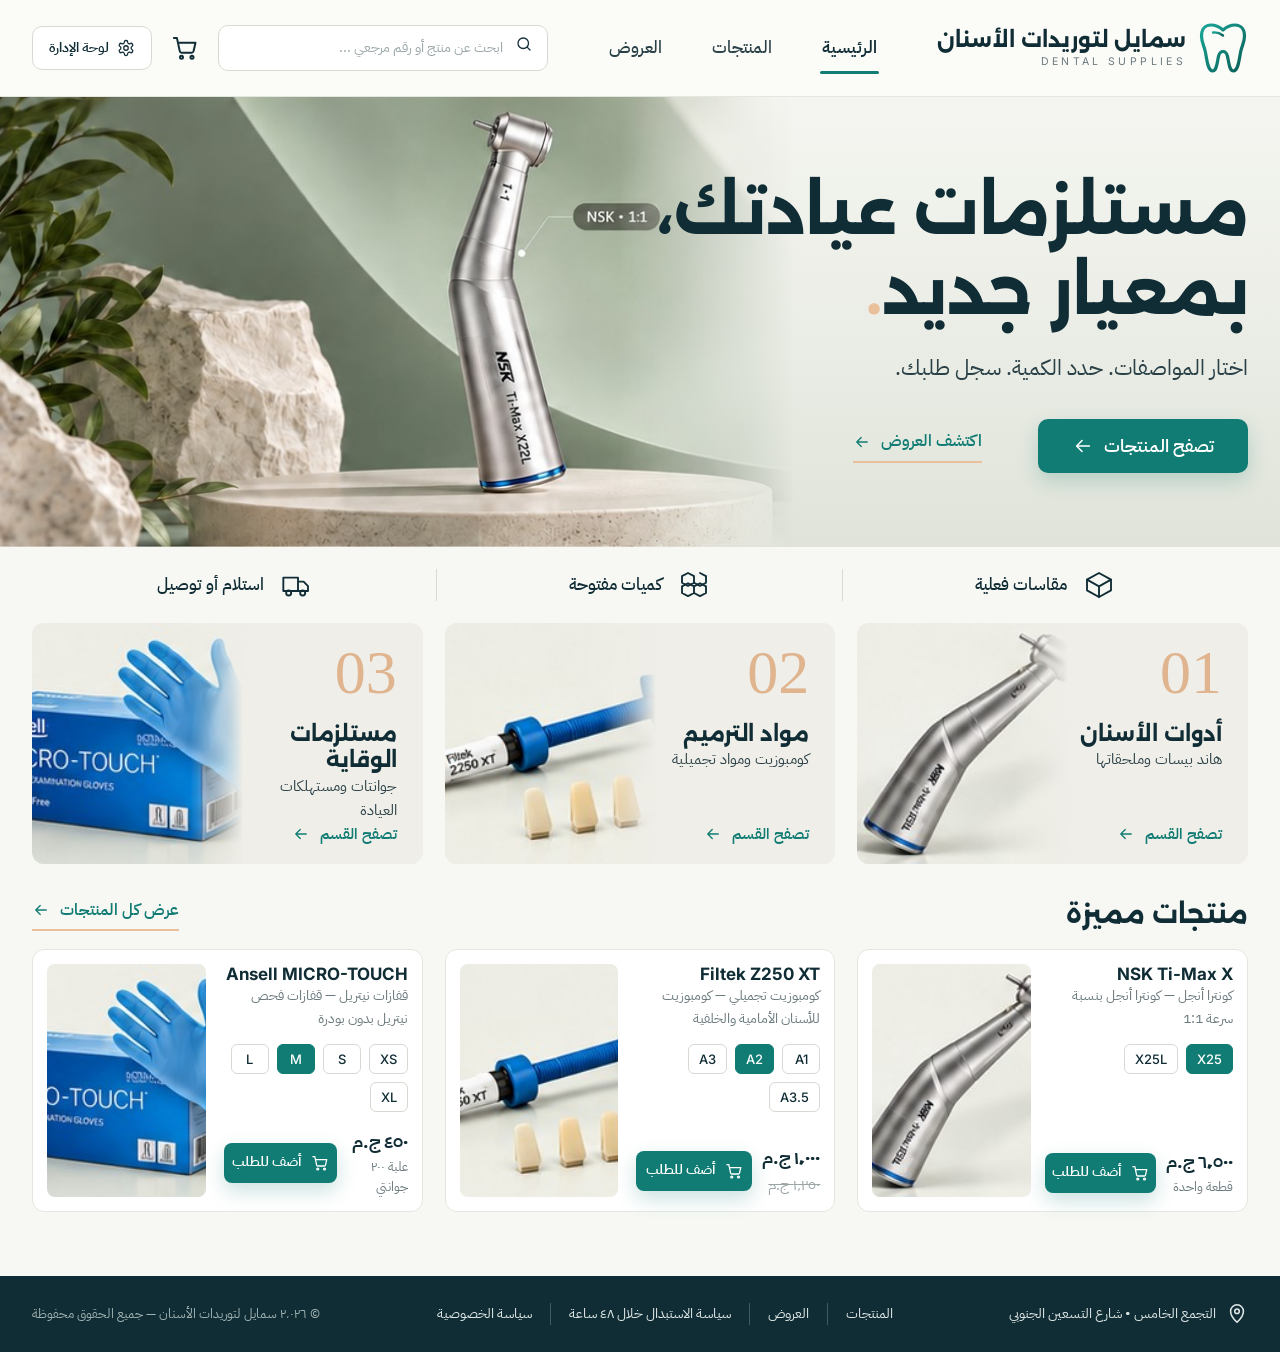
==== commit 28f49f49: "Improve responsive layout for all screen sizes" ====
--- a/index.html
+++ b/index.html
@@ -10,13 +10,13 @@
   <link rel="preconnect" href="https://fonts.googleapis.com">
   <link rel="preconnect" href="https://fonts.gstatic.com" crossorigin>
   <link href="https://fonts.googleapis.com/css2?family=Alexandria:wght@400;500;600;700&family=IBM+Plex+Sans+Arabic:wght@400;500;600;700&family=Inter:wght@400;500;600;700&display=swap" rel="stylesheet">
-  <link rel="stylesheet" href="assets/css/style.css">
+  <link rel="stylesheet" href="assets/css/style.css?v=2">
 </head>
 <body>
   <div id="app"></div>
   <div class="toasts" id="toasts" aria-live="polite"></div>
 
-  <script src="assets/js/data.js"></script>
-  <script src="assets/js/app.js"></script>
+  <script src="assets/js/data.js?v=2"></script>
+  <script src="assets/js/app.js?v=2"></script>
 </body>
 </html>
--- a/assets/css/style.css
+++ b/assets/css/style.css
@@ -291,7 +291,7 @@
 .pd-gallery .pd-main { border-radius: 14px; overflow: hidden; aspect-ratio: 1.24; background: var(--sage); }
 .pd-gallery .pd-main img { width: 100%; height: 100%; object-fit: cover; }
 .pd-thumbs { display: flex; gap: 12px; margin-top: 14px; }
-.pd-thumbs button { width: 168px; aspect-ratio: 1.32; border-radius: 10px; overflow: hidden; border: 2px solid transparent; opacity: .85; transition: .2s; }
+.pd-thumbs button { flex: 1 1 0; max-width: 168px; min-width: 0; aspect-ratio: 1.32; border-radius: 10px; overflow: hidden; border: 2px solid transparent; opacity: .85; transition: .2s; }
 .pd-thumbs button img { width: 100%; height: 100%; object-fit: cover; }
 .pd-thumbs button.active { border-color: var(--teal); opacity: 1; box-shadow: 0 0 0 3px rgba(17, 124, 116, .14); }
 .pd-brand { font-family: var(--f-lat); color: var(--teal); font-weight: 700; font-size: 22px; margin-top: 18px; border-bottom: 2px solid var(--teal); display: inline-block; line-height: 1.2; }
@@ -545,7 +545,7 @@
 .policy-foot .note-box { width: 100%; justify-content: center; }
 
 /* ---------- Admin ---------- */
-.admin-shell { display: grid; grid-template-columns: 1fr 250px; min-height: 100vh; direction: ltr; }
+.admin-shell { display: grid; grid-template-columns: minmax(0, 1fr) 250px; min-height: 100vh; direction: ltr; }
 .admin-shell > * { direction: rtl; }
 .admin-side { background: var(--ink); color: #e6efed; display: flex; flex-direction: column; padding: 28px 12px; position: sticky; top: 0; height: 100vh; grid-column: 2; grid-row: 1; }
 .admin-side .brand { flex-direction: column; text-align: center; gap: 8px; padding-bottom: 26px; border-bottom: 1px solid rgba(255,255,255,.1); margin-bottom: 26px; }
@@ -630,7 +630,7 @@
 .g-item img { width: 100%; height: 100%; object-fit: cover; }
 .g-badge, .g-main { position: absolute; bottom: 4px; right: 4px; font-size: 11px; font-weight: 600; padding: 1px 6px; border-radius: 6px; background: var(--teal); color: #fff; }
 .g-main { background: rgba(255,255,255,.92); color: var(--ink); }
-.g-del { position: absolute; top: 4px; left: 4px; width: 22px; height: 22px; display: grid; place-items: center; border-radius: 50%; background: rgba(255,255,255,.92); color: var(--red); }
+.g-del { position: absolute; top: 4px; left: 4px; width: 30px; height: 30px; display: grid; place-items: center; border-radius: 50%; background: rgba(255,255,255,.92); color: var(--red); }
 .g-del .ico { width: 14px; height: 14px; }
 .prod-cell { display: flex; align-items: center; gap: 18px; }
 .prod-cell img { width: 200px; height: 126px; object-fit: cover; border-radius: 8px; flex: none; }
@@ -746,7 +746,7 @@
   .hours-card { padding: 20px; }
   .hours-card .h-num b { font-size: 64px; }
   .hours-card .h-icon { padding-inline-start: 20px; }
-  .admin-shell { grid-template-columns: 1fr; }
+  .admin-shell { grid-template-columns: minmax(0, 1fr); }
   .admin-side { position: static; height: auto; grid-column: 1; grid-row: 1; padding: 14px; }
   .admin-side .brand { flex-direction: row; text-align: right; padding-bottom: 12px; margin-bottom: 12px; }
   .admin-side .brand-sub { text-align: right; }
@@ -764,6 +764,124 @@
   .toasts { left: 16px; right: 16px; }
 }
 
+/* ---------- Grid safety: let columns shrink below their content ---------- */
+.catalog-layout > *, .pd-layout > *, .cart-layout > *, .checkout-layout > *, .admin-content > *,
+.policy-layout > *, .offer-card > *, .cart-item > *, .feat-card > *, .admin-main { min-width: 0; }
+h1, h2, h3, h4, p, .price, strong { overflow-wrap: anywhere; }
+img, video, svg { max-width: 100%; }
+
+/* ---------- Tablet (861–1100) ---------- */
+@media (min-width: 861px) and (max-width: 1100px) {
+  .main-nav { gap: 22px; }
+  .hero h1 { font-size: 52px; }
+  .hero-media { width: 55%; }
+  .cat-card .cat-img { width: 46%; }
+  .feat-card { flex-direction: column-reverse; }
+  .feat-card .fc-img { width: 100%; }
+  .catalog-layout { grid-template-columns: 240px minmax(0, 1fr); }
+  .admin-shell { grid-template-columns: minmax(0, 1fr) 210px; }
+}
+
+/* ---------- Phones (≤ 600) ---------- */
+@media (max-width: 600px) {
+  .admin-tools .search-box { min-width: 0; flex: 1 1 100%; }
+  .admin-tools { gap: 8px; }
+  .filter-btn { height: 42px; padding: 0 14px; font-size: 14px; }
+  .admin-head h1 { font-size: 26px; }
+  .admin-head p { font-size: 15px; }
+  .drawer { padding: 18px; }
+  .d-item { grid-template-columns: 1fr 96px; }
+  .d-item img { height: 76px; }
+  .two-col { grid-template-columns: 1fr; }
+  .var-grid { grid-template-columns: 70px 1fr 1fr 28px; gap: 6px; }
+  .gallery-edit { grid-template-columns: repeat(3, 1fr); }
+  .kv { grid-template-columns: 90px 1fr; }
+
+  /* tables become stacked cards */
+  .table-wrap { background: transparent; border: 0; overflow: visible; }
+  .data-table { min-width: 0; }
+  .data-table thead { display: none; }
+  .data-table, .data-table tbody, .data-table tr, .data-table td { display: block; width: 100% !important; }
+  .data-table tr { background: var(--surface); border: 1px solid var(--line); border-radius: 12px; margin-bottom: 12px; padding: 6px 0; }
+  .data-table td { border: 0; padding: 8px 14px; display: flex; justify-content: space-between; align-items: center; gap: 12px; }
+  .data-table td[data-label]::before { content: attr(data-label); color: var(--muted); font-size: 13px; font-weight: 500; flex: none; }
+  .data-table td img { width: 100% !important; height: 150px !important; }
+  .data-table td.cell-block { display: block; }
+  .data-table tbody tr:hover td, .data-table tr.selected td { background: transparent; }
+  .data-table tr.selected { border-color: var(--teal); box-shadow: 0 0 0 1px var(--teal); }
+
+  .center-head h2 { font-size: 24px; }
+  .gold-line { font-size: 17px; }
+  .gold-line::before, .gold-line::after { width: 50px; }
+  .offer-card .oc-img { height: 180px; }
+  .offer-card h3 { font-size: 24px; }
+  .shade { width: 64px; height: 76px; }
+  .info-strip { flex-direction: column; padding: 18px; }
+  .info-strip strong { font-size: 17px; }
+  .pd-info h1 { font-size: 28px; }
+  .pd-model { font-size: 20px; }
+  .pd-price .price { font-size: 26px; }
+  .variant-btn { min-width: 0; flex: 1 1 60px; padding: 0 10px; }
+  .qty.lg { width: 160px; }
+  .ci-row { gap: 12px 16px; }
+  .ci-variant { min-width: 0; width: 100%; }
+  .ci-total { margin-inline-start: 0; }
+  .summary-card { padding: 20px; }
+  .panel { padding: 18px; }
+  .panel h2 { font-size: 22px; }
+  .co-item { grid-template-columns: 34px 1fr 84px; gap: 10px; }
+  .co-item img { height: 70px; }
+  .co-total strong { font-size: 20px; }
+  .stepper { margin: 16px auto 24px; }
+  .step { width: 84px; font-size: 13px; }
+  .confirm-card { padding: 16px; }
+  .mini-table { font-size: 13px; }
+  .progress strong { font-size: 12.5px; }
+  .progress small { display: none; }
+  .hours-card { flex-direction: column; align-items: flex-start; gap: 14px; }
+  .hours-card .h-icon { border: 0; padding: 0; }
+  .policy-sec h2 { font-size: 21px; }
+  .policy-sec p, .policy-sec li { font-size: 15.5px; }
+  .trust-strip .container { grid-template-columns: 1fr; }
+  .section-head { flex-wrap: wrap; }
+  .admin-footer { padding: 14px 16px; }
+}
+
+/* ---------- Small phones (≤ 380) ---------- */
+@media (max-width: 380px) {
+  .container { width: calc(100% - 24px); }
+  .header-inner { gap: 6px; }
+  .brand { gap: 8px; }
+  .brand-mark { width: 32px; height: 36px; }
+  .brand-name { font-size: 14.5px; }
+  .brand-sub { font-size: 8px; letter-spacing: .2em; }
+  .icon-btn { width: 40px; height: 40px; }
+  .hero h1 { font-size: 32px; }
+  .hero p { font-size: 16px; }
+  .hero-media { height: 200px; }
+  .hero-cta .btn { width: 100%; }
+  .page-title, .checkout-top h1 { font-size: 26px; }
+  .policy-hero h1 { font-size: 28px; }
+  .offer-hero h1 { font-size: 28px; }
+  .oh-pct { font-size: 44px; padding-inline: 14px; }
+  .cat-card { min-height: 160px; }
+  .cat-num { font-size: 44px; }
+  .cat-card h3 { font-size: 18px; margin-top: 10px; }
+  .cat-card .cat-info { padding: 14px 16px 14px 0; }
+  .feat-card { flex-direction: column-reverse; }
+  .feat-card .fc-img { width: 100%; }
+  .btn { padding: 0 18px; }
+  .btn-lg { height: 52px; font-size: 16px; }
+  .cart-item .ci-img { height: 160px; }
+  .confirm-center h1 { font-size: 24px; }
+  .mini-table th:nth-child(2), .mini-table td:nth-child(2) { display: none; }
+  .admin-nav a { font-size: 12px; }
+  .var-grid { grid-template-columns: 56px 1fr 1fr 26px; }
+  .gallery-edit { grid-template-columns: repeat(2, 1fr); }
+  .hours-card .h-num b { font-size: 54px; }
+  .toast { font-size: 14px; }
+}
+
 /* ---------- Print (order summary) ---------- */
 @media print {
   .site-header, .site-footer, .confirm-actions, .confirm-side, .toasts, .no-print { display: none !important; }
